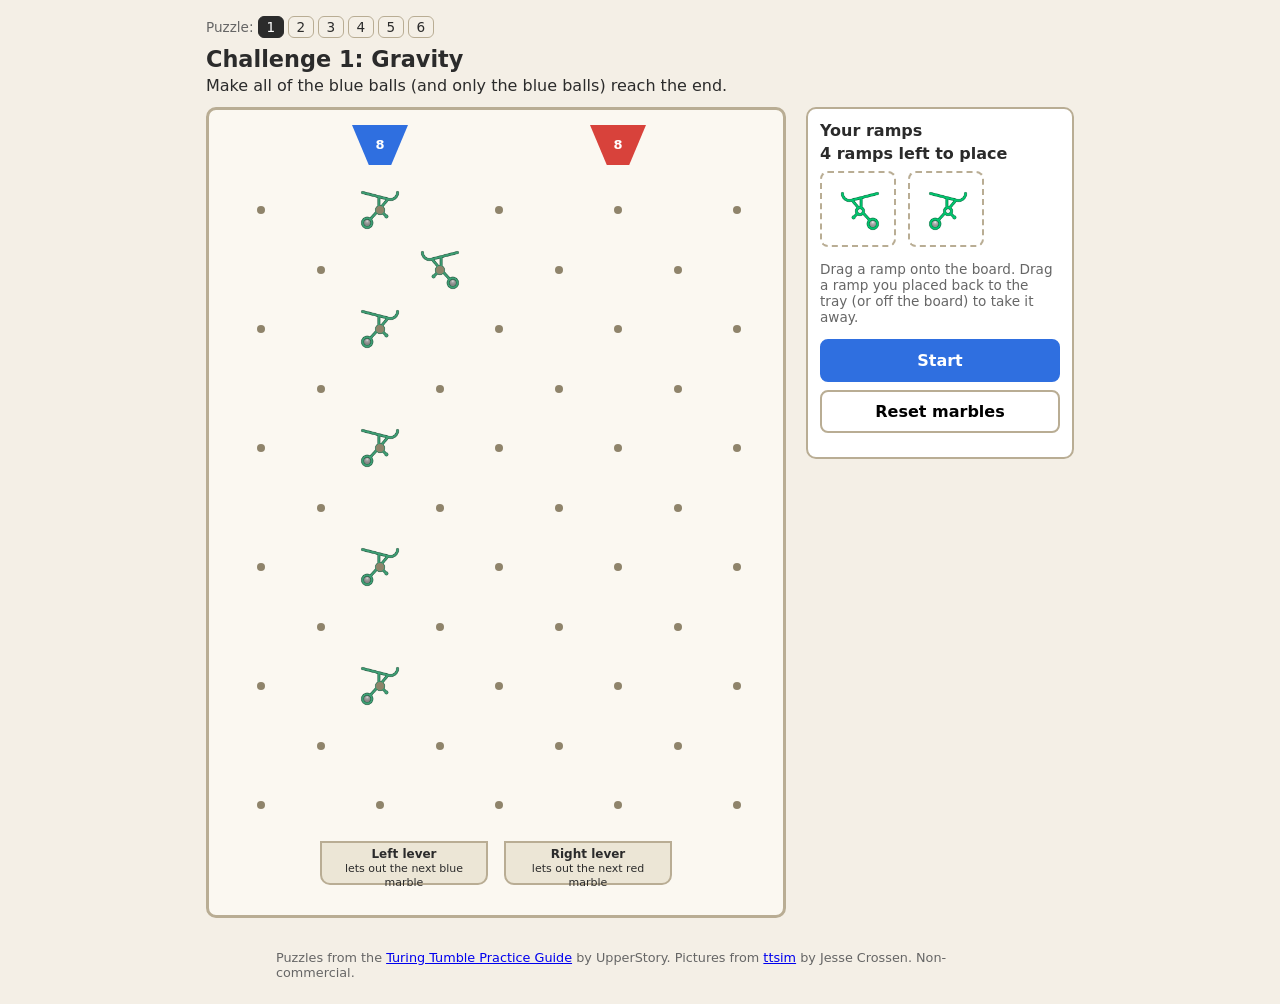
==== index.html @ 79bf5d15 "Session 4: all six puzzles, per-puzzle win rules, exact ramp-setup check Success needs both the corr" ====
<!doctype html>
<html lang="en">
<head>
  <meta charset="utf-8">
  <meta name="viewport" content="width=device-width, initial-scale=1">
  <title>Marble Puzzles</title>
  <link rel="stylesheet" href="css/style.css?v=8">
</head>
<body>
  <main>
    <nav id="picker" aria-label="Jump to a puzzle (for testing)">Puzzle: </nav>
    <h1 id="puzzle-name"></h1>
    <p id="goal"></p>

    <div class="play-area">
      <div id="board" aria-label="Puzzle board"></div>

      <aside id="tray-panel">
        <h2>Your ramps</h2>
        <p id="tray-count"></p>
        <div id="tray">
          <div class="tray-slot"><div class="ramp tray-ramp" data-lean="left" role="img" aria-label="Ramp that rolls marbles left"></div></div>
          <div class="tray-slot"><div class="ramp tray-ramp" data-lean="right" role="img" aria-label="Ramp that rolls marbles right"></div></div>
        </div>
        <p class="hint">Drag a ramp onto the board. Drag a ramp you placed back to the tray (or off the board) to take it away.</p>

        <div id="controls">
          <button id="start">Start</button>
          <button id="reset">Reset marbles</button>
        </div>
        <p id="result" role="status"></p>
        <p id="tally"></p>
      </aside>
    </div>
  </main>

  <footer>
    Puzzles from the <a href="https://upperstory.com/turingtumble/assets/practice-guide-2021.pdf">Turing Tumble Practice Guide</a> by UpperStory.
    Pictures from <a href="https://github.com/jessecrossen/ttsim">ttsim</a> by Jesse Crossen.
    Non-commercial.
  </footer>

  <script src="data/puzzles.js?v=8"></script>
  <script src="js/vendor/matter.min.js?v=8"></script>
  <script src="js/board.js?v=8"></script>
  <script src="js/marbles.js?v=8"></script>
</body>
</html>
---- css/style.css ----
:root {
  --bg: #f4efe6;
  --ink: #2b2b2b;
  --board: #fbf8f1;
  --board-edge: #b9ad94;
  --peg: #8f846b;
  --ok: #2f9e5b;
  --blue: #2f6fe0;
  --red: #d8423b;
}

* { box-sizing: border-box; }

body {
  margin: 0;
  background: var(--bg);
  color: var(--ink);
  font-family: system-ui, -apple-system, "Segoe UI", sans-serif;
}

main { max-width: 900px; margin: 0 auto; padding: 16px; }
h1 { font-size: 1.4rem; margin: 8px 0 4px; }
h2 { font-size: 1rem; margin: 0 0 4px; }
#goal { margin: 0 0 12px; }

.play-area {
  display: flex;
  flex-wrap: wrap;
  gap: 20px;
  align-items: flex-start;
}

/* ---- the board: locked, nothing on it can be moved, zoomed or selected ---- */
#board {
  position: relative;
  background: var(--board);
  border: 3px solid var(--board-edge);
  border-radius: 10px;
  user-select: none;
  -webkit-user-select: none;
  touch-action: none;
  flex: none;
}

.peg {
  position: absolute;
  width: 8px; height: 8px;
  margin: -4px 0 0 -4px;
  border-radius: 50%;
  background: var(--peg);
  pointer-events: none;
  z-index: 2;   /* drawn on top of ramps so you can see which peg a ramp hangs on */
}

.funnel {
  position: absolute;
  width: 56px; height: 40px;
  margin-left: -28px;
  text-align: center;
  font-weight: 700;
  font-size: 13px;
  line-height: 40px;
  color: #fff;
  clip-path: polygon(0 0, 100% 0, 70% 100%, 30% 100%);
  pointer-events: none;
}
.funnel.blue { background: var(--blue); }
.funnel.red { background: var(--red); }

/* ---- ramps (picture comes from the ttsim sprite sheet) ---- */
.ramp {
  position: absolute;
  transform-origin: 50% 50%;
  background-image: url("../assets/parts.png");
  background-repeat: no-repeat;
  pointer-events: none;
}
/* ttsim's ramp picture slopes down to the right, so left-rolling ramps are mirrored */
.ramp[data-lean="left"] { transform: scaleX(-1); }

.ramp.locked { filter: saturate(0.55) brightness(0.9); }
.ramp.mine { pointer-events: auto; cursor: grab; touch-action: none; }

/* spots shown while dragging */
.spot {
  position: absolute;
  border-radius: 50%;
  border: 2px dashed var(--ok);
  opacity: 0.35;
  pointer-events: none;
}
.spot.near { opacity: 1; background: rgba(47, 158, 91, 0.18); border-style: solid; }

/* ---- tray ---- */
#tray-panel {
  flex: 1 1 200px;
  min-width: 200px;
  background: #fff;
  border: 2px solid var(--board-edge);
  border-radius: 10px;
  padding: 12px;
}
#tray-count { margin: 0 0 8px; font-weight: 600; }
#tray { display: flex; gap: 12px; }
.tray-slot {
  position: relative;
  width: 76px; height: 76px;
  border: 2px dashed var(--board-edge);
  border-radius: 8px;
}
#tray.empty .tray-slot { opacity: 0.35; }
.tray-ramp { cursor: grab; pointer-events: auto; touch-action: none; left: 10px; top: 10px; }
#tray.empty .tray-ramp { cursor: default; pointer-events: none; }
.hint { font-size: 0.85rem; color: #666; margin-bottom: 0; }

/* the picture that follows the finger or mouse while dragging */
.ghost { position: fixed; z-index: 10; pointer-events: none; opacity: 0.9; }

footer {
  max-width: 760px;
  margin: 16px auto 24px;
  padding: 0 16px;
  font-size: 0.8rem;
  color: #666;
}

/* ---- marbles ---- */
.marble {
  position: absolute;
  left: 0; top: 0;
  width: 17.5px; height: 17.5px;
  margin: -8.75px 0 0 -8.75px;
  border-radius: 50%;
  pointer-events: none;
  z-index: 3;
  box-shadow: inset -2px -3px 4px rgba(0,0,0,.25), 0 1px 2px rgba(0,0,0,.3);
}
.marble.blue { background: radial-gradient(circle at 35% 30%, #8fb4ff, var(--blue) 60%); }
.marble.red { background: radial-gradient(circle at 35% 30%, #ff9d97, var(--red) 60%); }

#controls { margin-top: 14px; display: flex; flex-direction: column; gap: 8px; }
#controls button {
  font: inherit; font-weight: 600; padding: 10px 12px; border-radius: 8px;
  border: 2px solid var(--board-edge); background: #fff; cursor: pointer;
}
#controls button:disabled { opacity: .4; cursor: default; }
#controls #start { background: var(--blue); border-color: var(--blue); color: #fff; }
#result { margin: 12px 0 0; padding: 0; font-weight: 600; }
#result.win { padding: 10px 12px; border-radius: 8px; background: #dff3e1; color: #1f6b2c; }
#result.lose { padding: 10px 12px; border-radius: 8px; background: #fbe4e2; color: #9b2c26; }

/* ---- the two levers at the bottom ---- */
.lever {
  position: absolute;
  width: 168px; height: 44px;
  box-sizing: border-box;
  padding: 4px 6px;
  border-radius: 0 0 10px 10px;
  border: 2px solid var(--board-edge);
  background: #ece6d6;
  font-size: 11px; line-height: 1.25; text-align: center;
  transition: background .15s, transform .15s;
}
.lever strong { display: block; font-size: 12px; }
.lever.left { left: 50%; margin-left: -176px; }
.lever.right { left: 50%; margin-left: 8px; }
.lever.hit { background: #ffe9a8; transform: translateY(5px); }
#tally { margin: 10px 0 0; font-size: .9rem; }

/* temporary puzzle picker */
#picker { font-size: 0.85rem; color: #666; margin-bottom: 4px; }
#picker a { display: inline-block; min-width: 26px; text-align: center; margin-right: 4px; padding: 2px 6px; border: 1px solid var(--board-edge); border-radius: 6px; color: var(--ink); text-decoration: none; }
#picker a.current { background: var(--ink); color: #fff; border-color: var(--ink); }
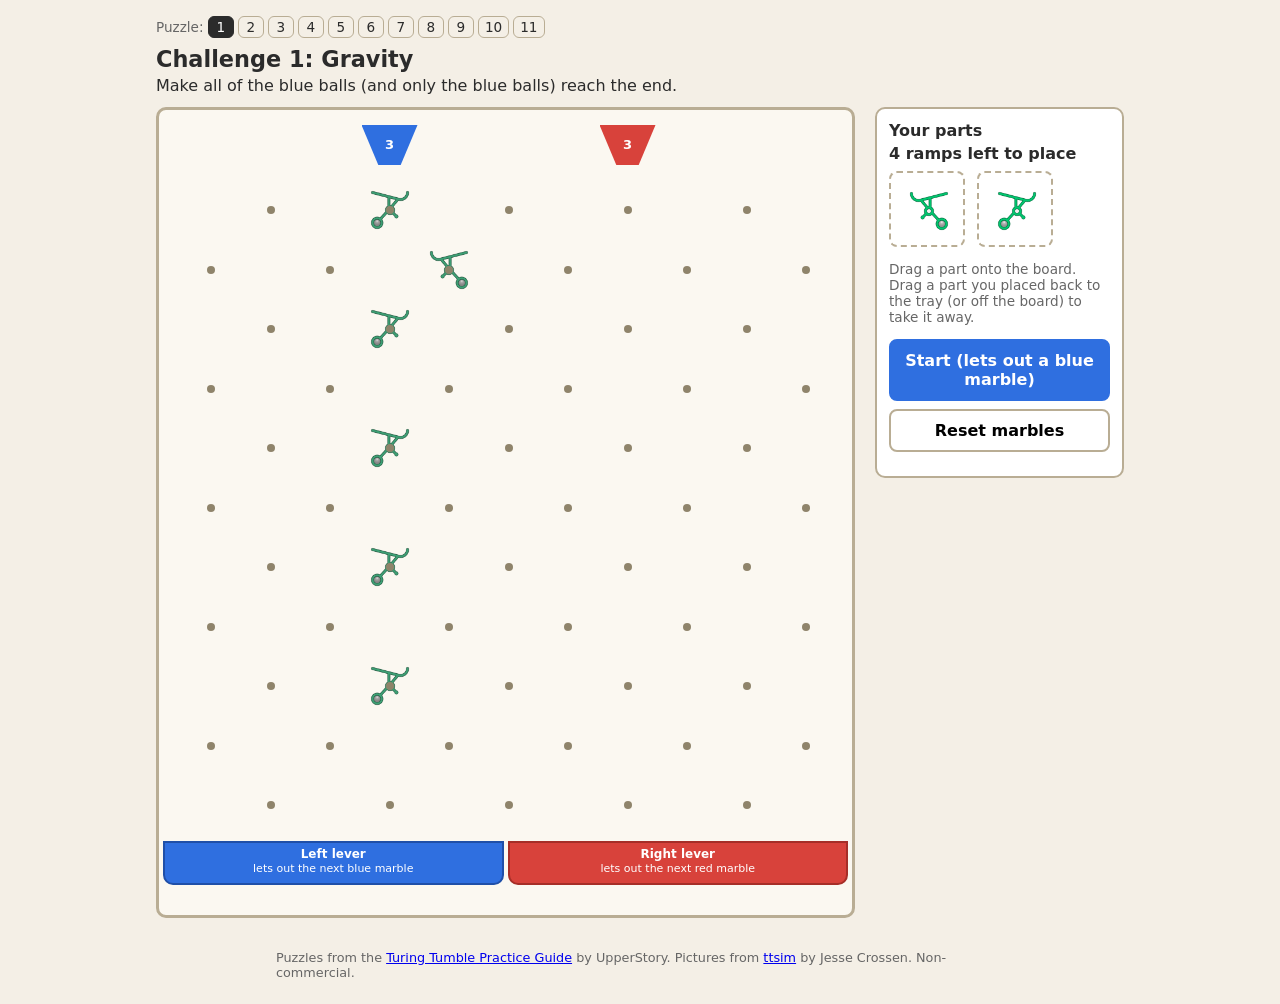
==== commit d4244062: "Session 5a: crossover, Challenges 4-6, free-play practice puzzles - Levers span the whole bottom and" ====
--- a/index.html
+++ b/index.html
@@ -4,7 +4,7 @@
   <meta charset="utf-8">
   <meta name="viewport" content="width=device-width, initial-scale=1">
   <title>Marble Puzzles</title>
-  <link rel="stylesheet" href="css/style.css?v=8">
+  <link rel="stylesheet" href="css/style.css?v=21">
 </head>
 <body>
   <main>
@@ -16,13 +16,14 @@
       <div id="board" aria-label="Puzzle board"></div>
 
       <aside id="tray-panel">
-        <h2>Your ramps</h2>
+        <h2>Your parts</h2>
         <p id="tray-count"></p>
         <div id="tray">
-          <div class="tray-slot"><div class="ramp tray-ramp" data-lean="left" role="img" aria-label="Ramp that rolls marbles left"></div></div>
-          <div class="tray-slot"><div class="ramp tray-ramp" data-lean="right" role="img" aria-label="Ramp that rolls marbles right"></div></div>
+          <div class="tray-slot"><div class="ramp tray-ramp" data-kind="ramp" data-lean="left" role="img" aria-label="Ramp that rolls marbles left"></div></div>
+          <div class="tray-slot"><div class="ramp tray-ramp" data-kind="ramp" data-lean="right" role="img" aria-label="Ramp that rolls marbles right"></div></div>
+          <div class="tray-slot"><div class="ramp tray-ramp" data-kind="crossover" data-lean="none" role="img" aria-label="Crossover: marbles pass straight across it"></div></div>
         </div>
-        <p class="hint">Drag a ramp onto the board. Drag a ramp you placed back to the tray (or off the board) to take it away.</p>
+        <p class="hint">Drag a part onto the board. Drag a part you placed back to the tray (or off the board) to take it away.</p>
 
         <div id="controls">
           <button id="start">Start</button>
@@ -40,9 +41,9 @@
     Non-commercial.
   </footer>
 
-  <script src="data/puzzles.js?v=8"></script>
-  <script src="js/vendor/matter.min.js?v=8"></script>
-  <script src="js/board.js?v=8"></script>
-  <script src="js/marbles.js?v=8"></script>
+  <script src="data/puzzles.js?v=21"></script>
+  <script src="js/vendor/matter.min.js?v=21"></script>
+  <script src="js/board.js?v=21"></script>
+  <script src="js/marbles.js?v=21"></script>
 </body>
 </html>
--- a/css/style.css
+++ b/css/style.css
@@ -18,7 +18,7 @@
   font-family: system-ui, -apple-system, "Segoe UI", sans-serif;
 }
 
-main { max-width: 900px; margin: 0 auto; padding: 16px; }
+main { max-width: 1000px; margin: 0 auto; padding: 16px; }
 h1 { font-size: 1.4rem; margin: 8px 0 4px; }
 h2 { font-size: 1rem; margin: 0 0 4px; }
 #goal { margin: 0 0 12px; }
@@ -77,6 +77,7 @@
 }
 /* ttsim's ramp picture slopes down to the right, so left-rolling ramps are mirrored */
 .ramp[data-lean="left"] { transform: scaleX(-1); }
+.ramp[data-kind="crossover"] { transform: none; }
 
 .ramp.locked { filter: saturate(0.55) brightness(0.9); }
 .ramp.mine { pointer-events: auto; cursor: grab; touch-action: none; }
@@ -108,9 +109,9 @@
   border: 2px dashed var(--board-edge);
   border-radius: 8px;
 }
-#tray.empty .tray-slot { opacity: 0.35; }
+.tray-slot.empty { opacity: 0.35; }
 .tray-ramp { cursor: grab; pointer-events: auto; touch-action: none; left: 10px; top: 10px; }
-#tray.empty .tray-ramp { cursor: default; pointer-events: none; }
+.tray-slot.empty .tray-ramp { cursor: default; pointer-events: none; }
 .hint { font-size: 0.85rem; color: #666; margin-bottom: 0; }
 
 /* the picture that follows the finger or mouse while dragging */
@@ -145,6 +146,7 @@
 }
 #controls button:disabled { opacity: .4; cursor: default; }
 #controls #start { background: var(--blue); border-color: var(--blue); color: #fff; }
+#controls #start.red { background: var(--red); border-color: var(--red); }
 #result { margin: 12px 0 0; padding: 0; font-weight: 600; }
 #result.win { padding: 10px 12px; border-radius: 8px; background: #dff3e1; color: #1f6b2c; }
 #result.lose { padding: 10px 12px; border-radius: 8px; background: #fbe4e2; color: #9b2c26; }
@@ -152,19 +154,20 @@
 /* ---- the two levers at the bottom ---- */
 .lever {
   position: absolute;
-  width: 168px; height: 44px;
+  height: 44px;
   box-sizing: border-box;
   padding: 4px 6px;
   border-radius: 0 0 10px 10px;
-  border: 2px solid var(--board-edge);
-  background: #ece6d6;
+  border: 2px solid;
+  color: #fff;
   font-size: 11px; line-height: 1.25; text-align: center;
-  transition: background .15s, transform .15s;
+  transition: filter .15s, transform .15s;
 }
 .lever strong { display: block; font-size: 12px; }
-.lever.left { left: 50%; margin-left: -176px; }
-.lever.right { left: 50%; margin-left: 8px; }
-.lever.hit { background: #ffe9a8; transform: translateY(5px); }
+/* each lever covers its whole half of the board, so every marble that falls hits one */
+.lever.left { left: 4px; right: calc(50% + 2px); background: var(--blue); border-color: #1f4fa8; }
+.lever.right { left: calc(50% + 2px); right: 4px; background: var(--red); border-color: #a62e28; }
+.lever.hit { filter: brightness(1.35); transform: translateY(5px); }
 #tally { margin: 10px 0 0; font-size: .9rem; }
 
 /* temporary puzzle picker */
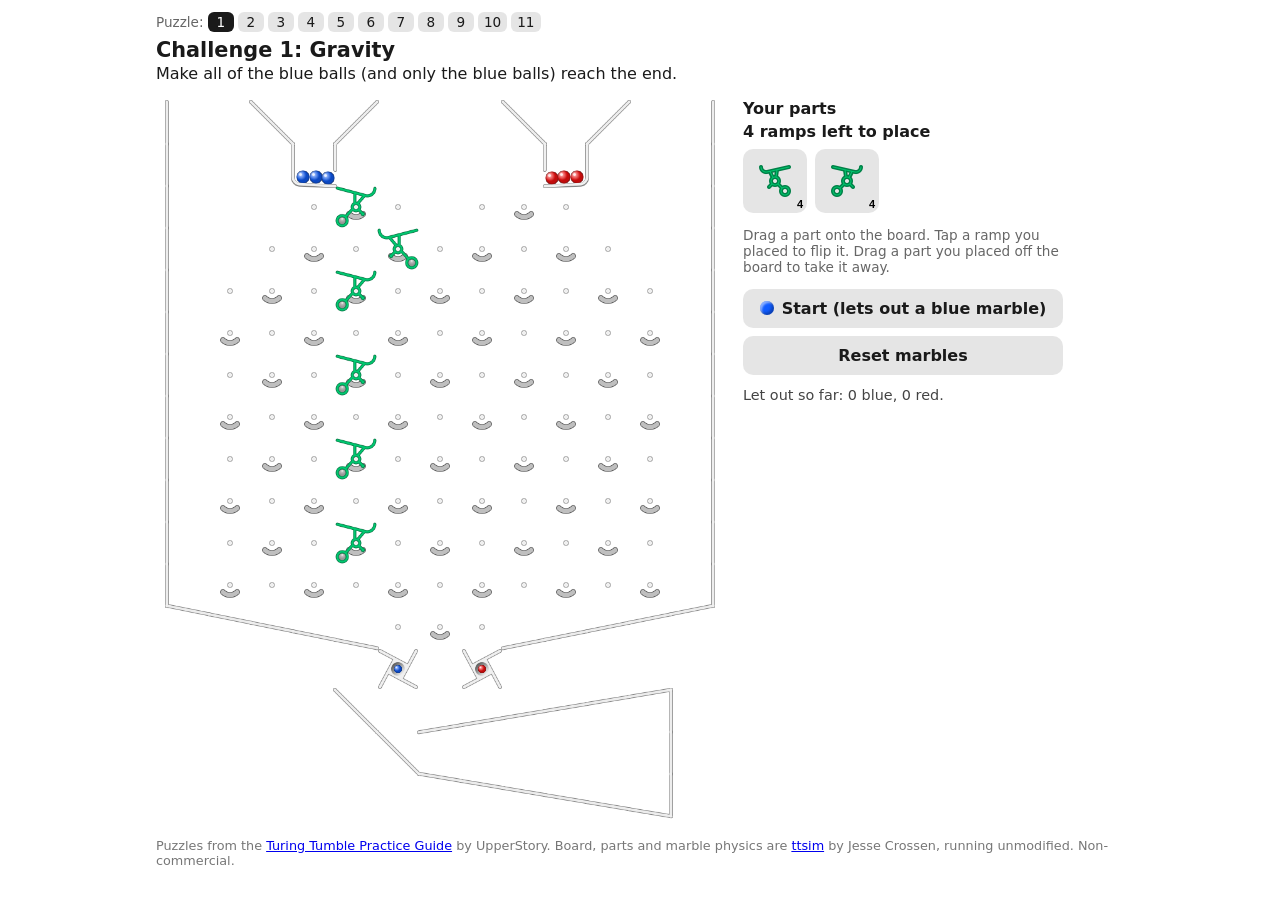
==== commit 95c09a55: "Run the puzzles on the real ttsim engine; practice puzzles are solvable Replace the hand-made board " ====
--- a/index.html
+++ b/index.html
@@ -4,7 +4,7 @@
   <meta charset="utf-8">
   <meta name="viewport" content="width=device-width, initial-scale=1">
   <title>Marble Puzzles</title>
-  <link rel="stylesheet" href="css/style.css?v=21">
+  <link rel="stylesheet" href="css/ttgame.css?v=2">
 </head>
 <body>
   <main>
@@ -13,20 +13,20 @@
     <p id="goal"></p>
 
     <div class="play-area">
-      <div id="board" aria-label="Puzzle board"></div>
+      <div id="board" aria-label="Puzzle board"><p id="loading">Loading…</p></div>
 
-      <aside id="tray-panel">
+      <aside id="panel">
         <h2>Your parts</h2>
         <p id="tray-count"></p>
         <div id="tray">
-          <div class="tray-slot"><div class="ramp tray-ramp" data-kind="ramp" data-lean="left" role="img" aria-label="Ramp that rolls marbles left"></div></div>
-          <div class="tray-slot"><div class="ramp tray-ramp" data-kind="ramp" data-lean="right" role="img" aria-label="Ramp that rolls marbles right"></div></div>
-          <div class="tray-slot"><div class="ramp tray-ramp" data-kind="crossover" data-lean="none" role="img" aria-label="Crossover: marbles pass straight across it"></div></div>
+          <button class="tray-item" data-kind="ramp" data-lean="left" aria-label="Ramp that rolls marbles left"><span class="icon"></span><span class="count"></span></button>
+          <button class="tray-item" data-kind="ramp" data-lean="right" aria-label="Ramp that rolls marbles right"><span class="icon"></span><span class="count"></span></button>
+          <button class="tray-item" data-kind="crossover" data-lean="none" aria-label="Crossover: marbles pass straight across it"><span class="icon"></span><span class="count"></span></button>
         </div>
-        <p class="hint">Drag a part onto the board. Drag a part you placed back to the tray (or off the board) to take it away.</p>
+        <p class="hint">Drag a part onto the board. Tap a ramp you placed to flip it. Drag a part you placed off the board to take it away.</p>
 
         <div id="controls">
-          <button id="start">Start</button>
+          <button id="start"><span class="dot"></span><span class="label">Start</span></button>
           <button id="reset">Reset marbles</button>
         </div>
         <p id="result" role="status"></p>
@@ -37,13 +37,14 @@
 
   <footer>
     Puzzles from the <a href="https://upperstory.com/turingtumble/assets/practice-guide-2021.pdf">Turing Tumble Practice Guide</a> by UpperStory.
-    Pictures from <a href="https://github.com/jessecrossen/ttsim">ttsim</a> by Jesse Crossen.
+    Board, parts and marble physics are <a href="https://github.com/jessecrossen/ttsim">ttsim</a> by Jesse Crossen, running unmodified.
     Non-commercial.
   </footer>
 
-  <script src="data/puzzles.js?v=21"></script>
-  <script src="js/vendor/matter.min.js?v=21"></script>
-  <script src="js/board.js?v=21"></script>
-  <script src="js/marbles.js?v=21"></script>
+  <script src="data/puzzles.js?v=23"></script>
+  <!-- ttsim's own built files, copied unchanged from its docs/ folder -->
+  <script src="vendor/ttsim/system.js"></script>
+  <script src="vendor/ttsim/app.js"></script>
+  <script src="js/ttgame.js?v=3"></script>
 </body>
 </html>
--- a/css/ttgame.css
+++ b/css/ttgame.css
@@ -0,0 +1,103 @@
+/* Page around the ttsim board. The board itself is drawn by ttsim, so nothing here styles it.
+   The look follows ttsim: white page, black line icons, soft grey rounded buttons. */
+:root {
+  --ink: #1a1a1a;
+  --soft: rgba(0, 0, 0, 0.1);      /* ttsim's button background */
+  --soft-over: rgba(0, 0, 0, 0.15);
+  --soft-down: rgba(0, 0, 0, 0.3);
+  --highlight: #ffaa00;            /* ttsim's highlight colour */
+  --blue: #0f5bff;                 /* ttsim's blue marble (hue 220) */
+  --red: #ff0f0f;                  /* ttsim's red marble (hue 0) */
+}
+
+* { box-sizing: border-box; }
+
+body {
+  margin: 0;
+  background: #fff;
+  color: var(--ink);
+  font-family: system-ui, -apple-system, "Segoe UI", sans-serif;
+}
+
+main { max-width: 1000px; margin: 0 auto; padding: 12px 16px 0; }
+h1 { font-size: 1.3rem; margin: 6px 0 2px; }
+h2 { font-size: 1rem; margin: 0 0 4px; }
+#goal { margin: 0 0 8px; max-width: 70ch; }
+
+.play-area { display: flex; flex-wrap: wrap; gap: 20px; align-items: flex-start; }
+
+#board {
+  position: relative;
+  flex: none;
+  user-select: none;
+  -webkit-user-select: none;
+  touch-action: none;
+  line-height: 0;
+}
+#board canvas { display: block; }
+#loading { line-height: 1.4; color: #777; padding: 40px; margin: 0; }
+
+#panel { flex: 1 1 220px; min-width: 220px; max-width: 320px; padding-top: 8px; }
+#tray-count { margin: 0 0 8px; font-weight: 600; }
+#tray { display: flex; gap: 8px; }
+
+.tray-item {
+  position: relative;
+  width: 64px; height: 64px;
+  padding: 0;
+  border: 0;
+  border-radius: 10px;
+  background: var(--soft);
+  cursor: grab;
+  touch-action: none;
+}
+.tray-item:hover { background: var(--soft-over); }
+.tray-item:active { background: var(--soft-down); }
+.tray-item.empty { opacity: 0.25; cursor: default; pointer-events: none; }
+.tray-item .icon { position: absolute; left: 8px; top: 8px; width: 48px; height: 48px; pointer-events: none; }
+.tray-item[data-lean="left"] .icon { transform: scaleX(-1); }
+.tray-item .count {
+  position: absolute; right: 4px; bottom: 3px;
+  font-size: 11px; font-weight: 700; line-height: 1;
+  pointer-events: none;
+}
+
+/* pictures cut from ttsim's sprite sheet */
+.sprite { background-image: url("../vendor/ttsim/images/parts.png"); background-repeat: no-repeat; }
+
+.hint { font-size: 0.85rem; color: #666; }
+
+/* the picture that follows the finger or mouse while dragging */
+#ghost { position: fixed; z-index: 10; pointer-events: none; opacity: 0.5; left: 0; top: 0; }
+#ghost > div { position: absolute; left: 0; top: 0; }
+
+#controls { margin-top: 14px; display: flex; flex-direction: column; gap: 8px; }
+#controls button {
+  font: inherit; font-weight: 600;
+  padding: 10px 12px;
+  border: 0; border-radius: 10px;
+  background: var(--soft); color: var(--ink);
+  cursor: pointer;
+  display: flex; align-items: center; justify-content: center; gap: 8px;
+}
+#controls button:hover { background: var(--soft-over); }
+#controls button:active { background: var(--soft-down); }
+#controls button:disabled { opacity: 0.25; cursor: default; }
+#start .dot {
+  width: 14px; height: 14px; border-radius: 50%;
+  background: var(--blue);
+  box-shadow: inset -2px -2px 3px rgba(0, 0, 0, 0.3), inset 2px 2px 2px rgba(255, 255, 255, 0.5);
+}
+#start.red .dot { background: var(--red); }
+
+#result { margin: 12px 0 0; font-weight: 600; }
+#result.win { padding: 10px 12px; border-radius: 10px; background: #dff3e1; color: #1f6b2c; }
+#result.lose { padding: 10px 12px; border-radius: 10px; background: #fbe4e2; color: #9b2c26; }
+#tally { margin: 10px 0 0; font-size: 0.9rem; color: #444; }
+
+footer { max-width: 1000px; margin: 12px auto 20px; padding: 0 16px; font-size: 0.8rem; color: #777; }
+
+/* temporary puzzle picker */
+#picker { font-size: 0.85rem; color: #666; }
+#picker a { display: inline-block; min-width: 26px; text-align: center; margin-right: 4px; padding: 2px 6px; border-radius: 6px; background: var(--soft); color: var(--ink); text-decoration: none; }
+#picker a.current { background: var(--ink); color: #fff; }
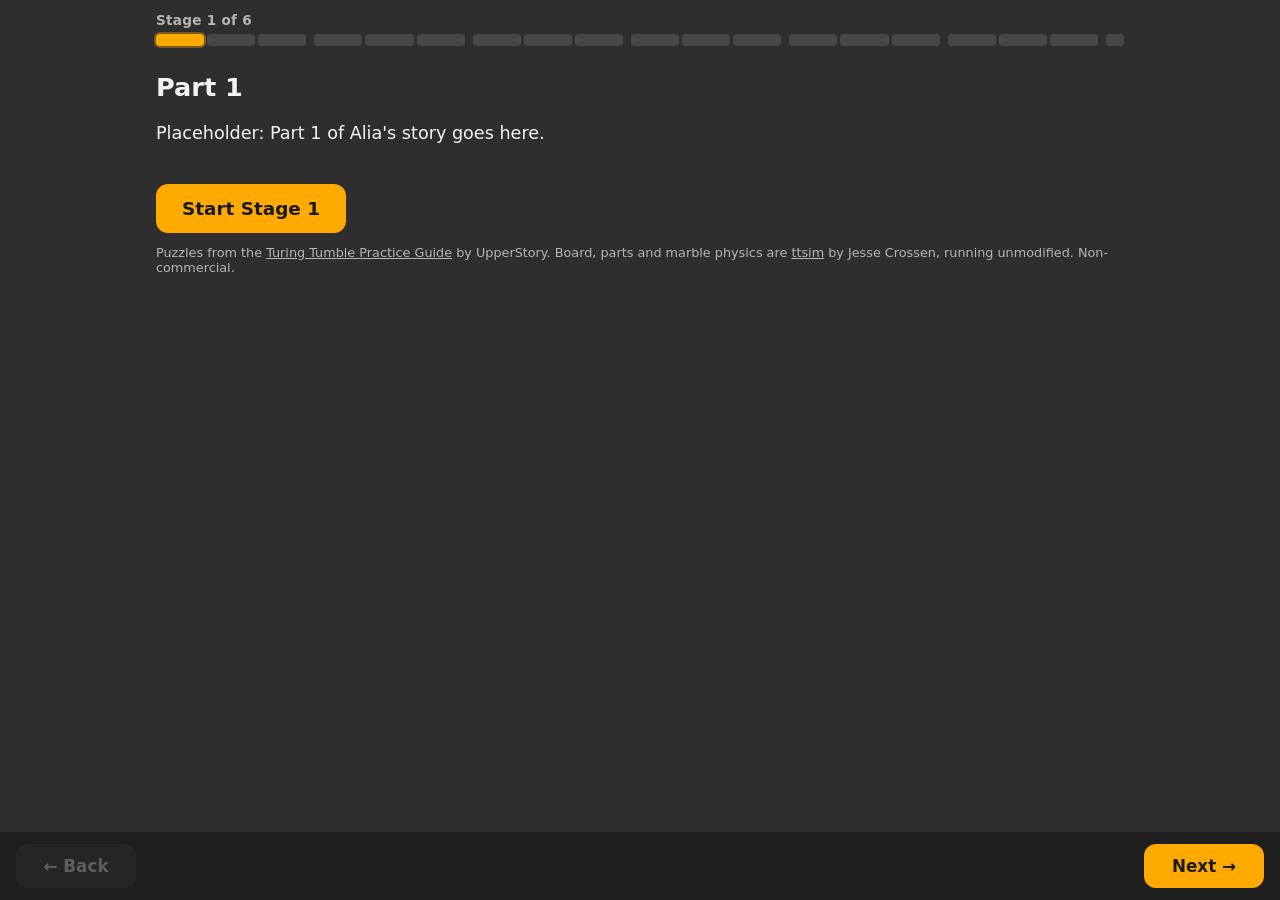
==== commit 3b5f8e0f: "Session 5a: the journey (flow, frame and dark look) - index.html is now the journey: story, clue/cod" ====
--- a/index.html
+++ b/index.html
@@ -4,35 +4,12 @@
   <meta charset="utf-8">
   <meta name="viewport" content="width=device-width, initial-scale=1">
   <title>Marble Puzzles</title>
-  <link rel="stylesheet" href="css/ttgame.css?v=2">
+  <link rel="stylesheet" href="css/ttgame.css?v=4">
+  <link rel="stylesheet" href="css/journey.css?v=5">
 </head>
 <body>
-  <main>
-    <nav id="picker" aria-label="Jump to a puzzle (for testing)">Puzzle: </nav>
-    <h1 id="puzzle-name"></h1>
-    <p id="goal"></p>
-
-    <div class="play-area">
-      <div id="board" aria-label="Puzzle board"><p id="loading">Loading…</p></div>
-
-      <aside id="panel">
-        <h2>Your parts</h2>
-        <p id="tray-count"></p>
-        <div id="tray">
-          <button class="tray-item" data-kind="ramp" data-lean="left" aria-label="Ramp that rolls marbles left"><span class="icon"></span><span class="count"></span></button>
-          <button class="tray-item" data-kind="ramp" data-lean="right" aria-label="Ramp that rolls marbles right"><span class="icon"></span><span class="count"></span></button>
-          <button class="tray-item" data-kind="crossover" data-lean="none" aria-label="Crossover: marbles pass straight across it"><span class="icon"></span><span class="count"></span></button>
-        </div>
-        <p class="hint">Drag a part onto the board. Tap a ramp you placed to flip it. Drag a part you placed off the board to take it away.</p>
-
-        <div id="controls">
-          <button id="start"><span class="dot"></span><span class="label">Start</span></button>
-          <button id="reset">Reset marbles</button>
-        </div>
-        <p id="result" role="status"></p>
-        <p id="tally"></p>
-      </aside>
-    </div>
+  <main class="journey">
+    <article id="page"></article>
   </main>
 
   <footer>
@@ -41,10 +18,8 @@
     Non-commercial.
   </footer>
 
-  <script src="data/puzzles.js?v=23"></script>
-  <!-- ttsim's own built files, copied unchanged from its docs/ folder -->
-  <script src="vendor/ttsim/system.js"></script>
-  <script src="vendor/ttsim/app.js"></script>
-  <script src="js/ttgame.js?v=3"></script>
+  <script src="data/journey.js?v=2"></script>
+  <script src="js/journey-core.js?v=4"></script>
+  <script src="js/journey-page.js?v=3"></script>
 </body>
 </html>
--- a/css/ttgame.css
+++ b/css/ttgame.css
@@ -1,10 +1,13 @@
 /* Page around the ttsim board. The board itself is drawn by ttsim, so nothing here styles it.
-   The look follows ttsim: white page, black line icons, soft grey rounded buttons. */
+   Dark grey page around a white board (Kimia's choice); soft rounded buttons as in ttsim. */
 :root {
-  --ink: #1a1a1a;
-  --soft: rgba(0, 0, 0, 0.1);      /* ttsim's button background */
-  --soft-over: rgba(0, 0, 0, 0.15);
-  --soft-down: rgba(0, 0, 0, 0.3);
+  --page: #2e2e2e;                 /* the dark grey page */
+  --ink: #f2f2f2;                  /* text on the page */
+  --muted: #b5b5b5;
+  --soft: rgba(255, 255, 255, 0.12);
+  --soft-over: rgba(255, 255, 255, 0.2);
+  --soft-down: rgba(255, 255, 255, 0.3);
+  --light: #ececec;                /* light tiles that hold ttsim's black line pictures */
   --highlight: #ffaa00;            /* ttsim's highlight colour */
   --blue: #0f5bff;                 /* ttsim's blue marble (hue 220) */
   --red: #ff0f0f;                  /* ttsim's red marble (hue 0) */
@@ -14,7 +17,7 @@
 
 body {
   margin: 0;
-  background: #fff;
+  background: var(--page);
   color: var(--ink);
   font-family: system-ui, -apple-system, "Segoe UI", sans-serif;
 }
@@ -34,8 +37,8 @@
   touch-action: none;
   line-height: 0;
 }
-#board canvas { display: block; }
-#loading { line-height: 1.4; color: #777; padding: 40px; margin: 0; }
+#board canvas { display: block; border-radius: 10px; }
+#loading { line-height: 1.4; color: var(--muted); padding: 40px; margin: 0; }
 
 #panel { flex: 1 1 220px; min-width: 220px; max-width: 320px; padding-top: 8px; }
 #tray-count { margin: 0 0 8px; font-weight: 600; }
@@ -47,25 +50,25 @@
   padding: 0;
   border: 0;
   border-radius: 10px;
-  background: var(--soft);
+  background: var(--light);
   cursor: grab;
   touch-action: none;
 }
-.tray-item:hover { background: var(--soft-over); }
-.tray-item:active { background: var(--soft-down); }
+.tray-item:hover { background: #fff; }
+.tray-item:active { background: #d6d6d6; }
 .tray-item.empty { opacity: 0.25; cursor: default; pointer-events: none; }
 .tray-item .icon { position: absolute; left: 8px; top: 8px; width: 48px; height: 48px; pointer-events: none; }
 .tray-item[data-lean="left"] .icon { transform: scaleX(-1); }
 .tray-item .count {
   position: absolute; right: 4px; bottom: 3px;
-  font-size: 11px; font-weight: 700; line-height: 1;
+  font-size: 11px; font-weight: 700; line-height: 1; color: #1a1a1a;
   pointer-events: none;
 }
 
 /* pictures cut from ttsim's sprite sheet */
 .sprite { background-image: url("../vendor/ttsim/images/parts.png"); background-repeat: no-repeat; }
 
-.hint { font-size: 0.85rem; color: #666; }
+.hint { font-size: 0.85rem; color: var(--muted); }
 
 /* the picture that follows the finger or mouse while dragging */
 #ghost { position: fixed; z-index: 10; pointer-events: none; opacity: 0.5; left: 0; top: 0; }
@@ -93,11 +96,7 @@
 #result { margin: 12px 0 0; font-weight: 600; }
 #result.win { padding: 10px 12px; border-radius: 10px; background: #dff3e1; color: #1f6b2c; }
 #result.lose { padding: 10px 12px; border-radius: 10px; background: #fbe4e2; color: #9b2c26; }
-#tally { margin: 10px 0 0; font-size: 0.9rem; color: #444; }
+#tally { margin: 10px 0 0; font-size: 0.9rem; color: var(--muted); }
 
-footer { max-width: 1000px; margin: 12px auto 20px; padding: 0 16px; font-size: 0.8rem; color: #777; }
-
-/* temporary puzzle picker */
-#picker { font-size: 0.85rem; color: #666; }
-#picker a { display: inline-block; min-width: 26px; text-align: center; margin-right: 4px; padding: 2px 6px; border-radius: 6px; background: var(--soft); color: var(--ink); text-decoration: none; }
-#picker a.current { background: var(--ink); color: #fff; }
+footer { max-width: 1000px; margin: 12px auto 0; padding: 0 16px 90px; font-size: 0.8rem; color: var(--muted); }
+footer a { color: var(--muted); }
--- a/css/journey.css
+++ b/css/journey.css
@@ -0,0 +1,75 @@
+/* The journey: the progress bar on top, Back / Next at the bottom (both on every page),
+   and the story, clue and final pages. */
+.journey > * { max-width: 640px; }
+.journey h1 { font-size: 1.6rem; margin: 10px 0 12px; }
+.journey h2 { font-size: 1.1rem; margin: 18px 0 6px; }
+.journey .story { font-size: 1.1rem; line-height: 1.5; }
+
+/* ---- progress bar: one segment per page, a small gap between stages ---- */
+#progress {
+  max-width: 1000px; margin: 0 auto; padding: 12px 16px 4px;
+}
+.progress-label { margin: 0 0 6px; font-size: 0.85rem; font-weight: 700; color: var(--muted); letter-spacing: 0.02em; }
+.progress-bar { display: flex; gap: 8px; }
+.progress-group { display: flex; gap: 3px; flex: 1 1 0; min-width: 0; }
+.progress-group:last-child { flex: 0 0 auto; width: 18px; }
+.seg { flex: 1 1 0; min-width: 0; height: 12px; border-radius: 4px; background: var(--soft); }
+.seg.done { background: #7d7d7d; }
+.seg.here { background: var(--highlight); box-shadow: 0 0 0 2px rgba(255, 170, 0, 0.35); }
+
+/* ---- Back / Next: always in the same place, bottom left and bottom right ---- */
+#step-nav {
+  position: fixed; left: 0; right: 0; bottom: 0; z-index: 5;
+  display: flex; justify-content: space-between;
+  padding: 12px 16px calc(12px + env(safe-area-inset-bottom));
+  background: rgba(30, 30, 30, 0.92);
+  border-top: 1px solid rgba(255, 255, 255, 0.08);
+}
+#step-nav button {
+  font: inherit; font-size: 1.05rem; font-weight: 700;
+  min-width: 120px; padding: 12px 20px;
+  border: 0; border-radius: 12px;
+  background: var(--soft); color: var(--ink);
+  cursor: pointer;
+}
+#step-nav button:hover:not(:disabled) { background: var(--soft-over); }
+#step-nav button:disabled { opacity: 0.3; cursor: default; }
+#step-nav #next.ready { background: var(--highlight); color: #1a1a1a; }
+#step-nav #next.ready:hover { background: #ffbb33; }
+
+/* the big button on a story page ("Start Stage 1") */
+button.begin {
+  font: inherit; font-size: 1.15rem; font-weight: 700;
+  margin-top: 20px; padding: 14px 26px;
+  border: 0; border-radius: 12px;
+  background: var(--highlight); color: #1a1a1a;
+  cursor: pointer;
+}
+button.begin:hover { background: #ffbb33; }
+
+/* ---- clue page ---- */
+button.start-over, .code-box button {
+  font: inherit; font-weight: 600;
+  padding: 10px 18px;
+  border: 0; border-radius: 10px;
+  background: var(--soft); color: var(--ink);
+  cursor: pointer;
+}
+button.start-over:hover, .code-box button:hover:not(:disabled) { background: var(--soft-over); }
+button:disabled { opacity: 0.35; cursor: default; }
+
+.code-box { margin-top: 24px; padding: 16px; border-radius: 12px; background: #3a3a3a; }
+.code-box .clue { margin: 0 0 12px; font-size: 1.05rem; }
+.code-box form { display: flex; gap: 8px; align-items: center; flex-wrap: wrap; }
+.code-box label { font-weight: 700; }
+.code-box input {
+  font: inherit; font-size: 1.2rem; letter-spacing: 0.1em; text-transform: uppercase;
+  width: 9em; padding: 8px 10px;
+  border: 2px solid #555; border-radius: 10px;
+  background: #fff; color: #1a1a1a;
+}
+.code-box input:disabled { opacity: 1; background: #e8f5ea; border-color: #7ddc8c; color: #1a1a1a; }
+.code-box input:focus { outline: none; border-color: var(--highlight); }
+.code-msg { margin: 10px 0 0; font-weight: 700; min-height: 1.4em; }
+.code-msg.right { color: #7ddc8c; }
+.code-msg.wrong { color: #ff8a80; }
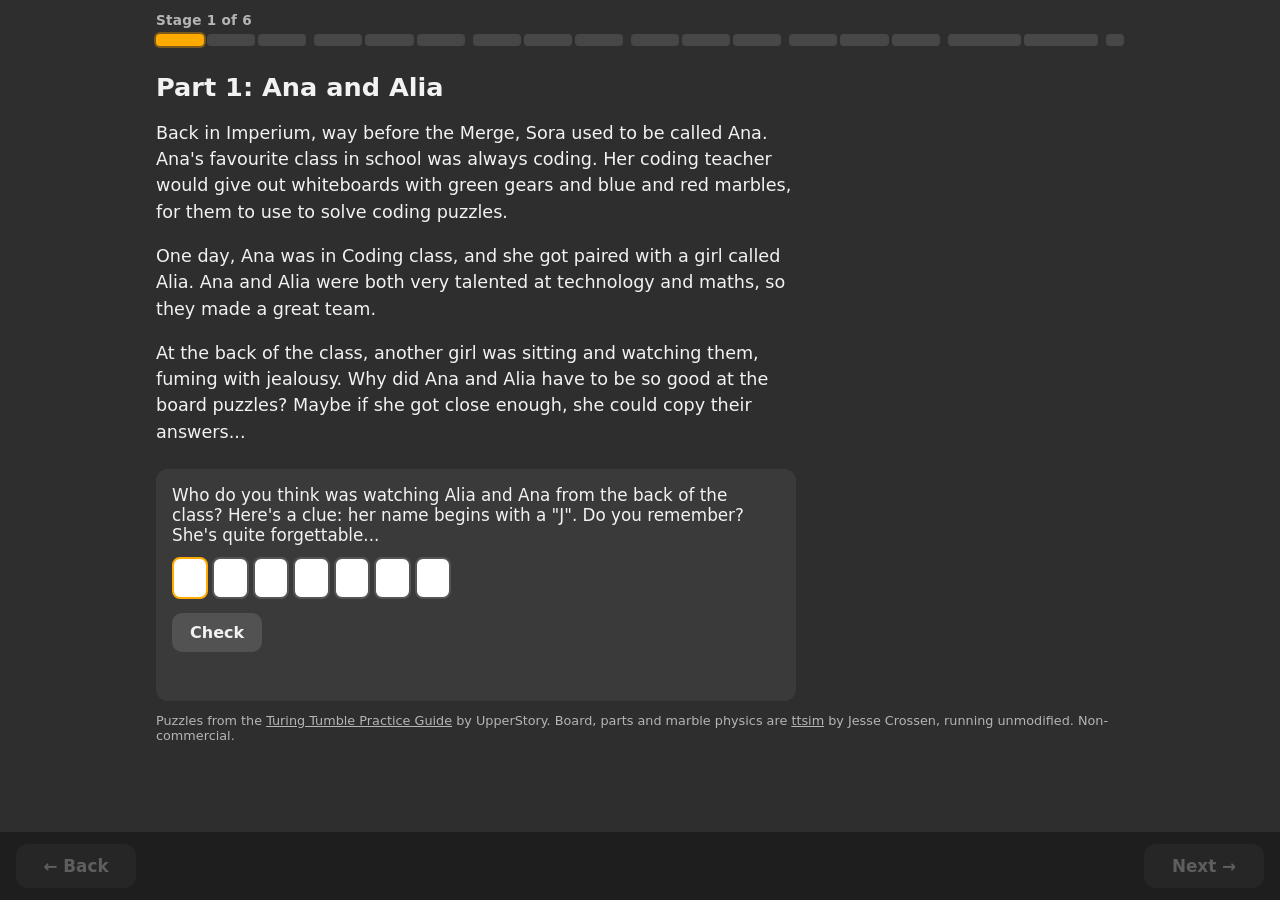
==== commit 9fcbbcbe: "Real story, codes and Hangman-style code boxes Parts 1 to 7 of Alia's story replace the placeholders" ====
--- a/index.html
+++ b/index.html
@@ -4,8 +4,9 @@
   <meta charset="utf-8">
   <meta name="viewport" content="width=device-width, initial-scale=1">
   <title>Marble Puzzles</title>
+  <link rel="icon" href="favicon.png" type="image/png">
   <link rel="stylesheet" href="css/ttgame.css?v=4">
-  <link rel="stylesheet" href="css/journey.css?v=5">
+  <link rel="stylesheet" href="css/journey.css?v=8">
 </head>
 <body>
   <main class="journey">
@@ -18,8 +19,8 @@
     Non-commercial.
   </footer>
 
-  <script src="data/journey.js?v=2"></script>
-  <script src="js/journey-core.js?v=4"></script>
-  <script src="js/journey-page.js?v=3"></script>
+  <script src="data/journey.js?v=4"></script>
+  <script src="js/journey-core.js?v=6"></script>
+  <script src="js/journey-page.js?v=7"></script>
 </body>
 </html>
--- a/css/journey.css
+++ b/css/journey.css
@@ -60,12 +60,15 @@
 
 .code-box { margin-top: 24px; padding: 16px; border-radius: 12px; background: #3a3a3a; }
 .code-box .clue { margin: 0 0 12px; font-size: 1.05rem; }
-.code-box form { display: flex; gap: 8px; align-items: center; flex-wrap: wrap; }
-.code-box label { font-weight: 700; }
+.code-box form { display: flex; gap: 14px; align-items: center; flex-wrap: wrap; }
+/* one box per letter; each word stays together, with a wider gap between words */
+.code-box .letters { display: flex; gap: 4px; width: 100%; }
+.code-box .word { display: contents; }
+.code-box .word + .word input:first-child { margin-left: 18px; }
 .code-box input {
-  font: inherit; font-size: 1.2rem; letter-spacing: 0.1em; text-transform: uppercase;
-  width: 9em; padding: 8px 10px;
-  border: 2px solid #555; border-radius: 10px;
+  font: inherit; font-size: 1.2rem; font-weight: 700; text-transform: uppercase; text-align: center;
+  flex: 1 1 0; min-width: 0; max-width: 1.9em; height: 2.2em; padding: 0;
+  border: 2px solid #555; border-radius: 8px;
   background: #fff; color: #1a1a1a;
 }
 .code-box input:disabled { opacity: 1; background: #e8f5ea; border-color: #7ddc8c; color: #1a1a1a; }
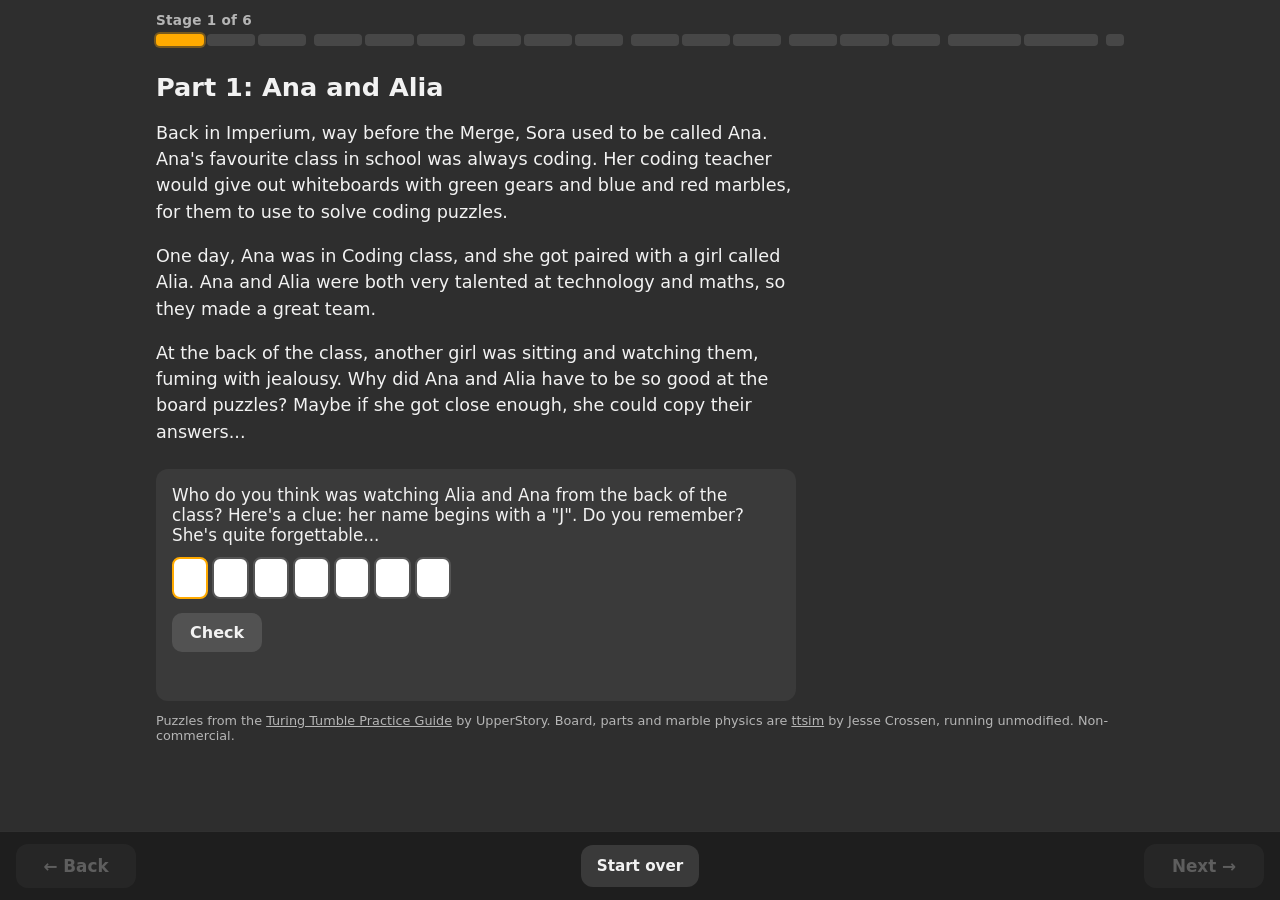
==== commit 23b927a0: "Put Start over button bottom centre on every page Co-Authored-By: Claude Sonnet 5.5 <noreply@anthrop" ====
--- a/index.html
+++ b/index.html
@@ -6,7 +6,7 @@
   <title>Marble Puzzles</title>
   <link rel="icon" href="favicon.png" type="image/png">
   <link rel="stylesheet" href="css/ttgame.css?v=4">
-  <link rel="stylesheet" href="css/journey.css?v=8">
+  <link rel="stylesheet" href="css/journey.css?v=9">
 </head>
 <body>
   <main class="journey">
@@ -20,7 +20,7 @@
   </footer>
 
   <script src="data/journey.js?v=4"></script>
-  <script src="js/journey-core.js?v=6"></script>
-  <script src="js/journey-page.js?v=7"></script>
+  <script src="js/journey-core.js?v=7"></script>
+  <script src="js/journey-page.js?v=8"></script>
 </body>
 </html>
--- a/css/journey.css
+++ b/css/journey.css
@@ -17,10 +17,10 @@
 .seg.done { background: #7d7d7d; }
 .seg.here { background: var(--highlight); box-shadow: 0 0 0 2px rgba(255, 170, 0, 0.35); }
 
-/* ---- Back / Next: always in the same place, bottom left and bottom right ---- */
+/* ---- Back / Next: always in the same place, Back left, Start over centre, Next right ---- */
 #step-nav {
   position: fixed; left: 0; right: 0; bottom: 0; z-index: 5;
-  display: flex; justify-content: space-between;
+  display: grid; grid-template-columns: 1fr auto 1fr; align-items: center; gap: 8px;
   padding: 12px 16px calc(12px + env(safe-area-inset-bottom));
   background: rgba(30, 30, 30, 0.92);
   border-top: 1px solid rgba(255, 255, 255, 0.08);
@@ -32,6 +32,9 @@
   background: var(--soft); color: var(--ink);
   cursor: pointer;
 }
+#step-nav #back { justify-self: start; }
+#step-nav #next { justify-self: end; }
+#step-nav #restart { min-width: 0; padding: 12px 16px; font-size: 0.95rem; font-weight: 600; }
 #step-nav button:hover:not(:disabled) { background: var(--soft-over); }
 #step-nav button:disabled { opacity: 0.3; cursor: default; }
 #step-nav #next.ready { background: var(--highlight); color: #1a1a1a; }
